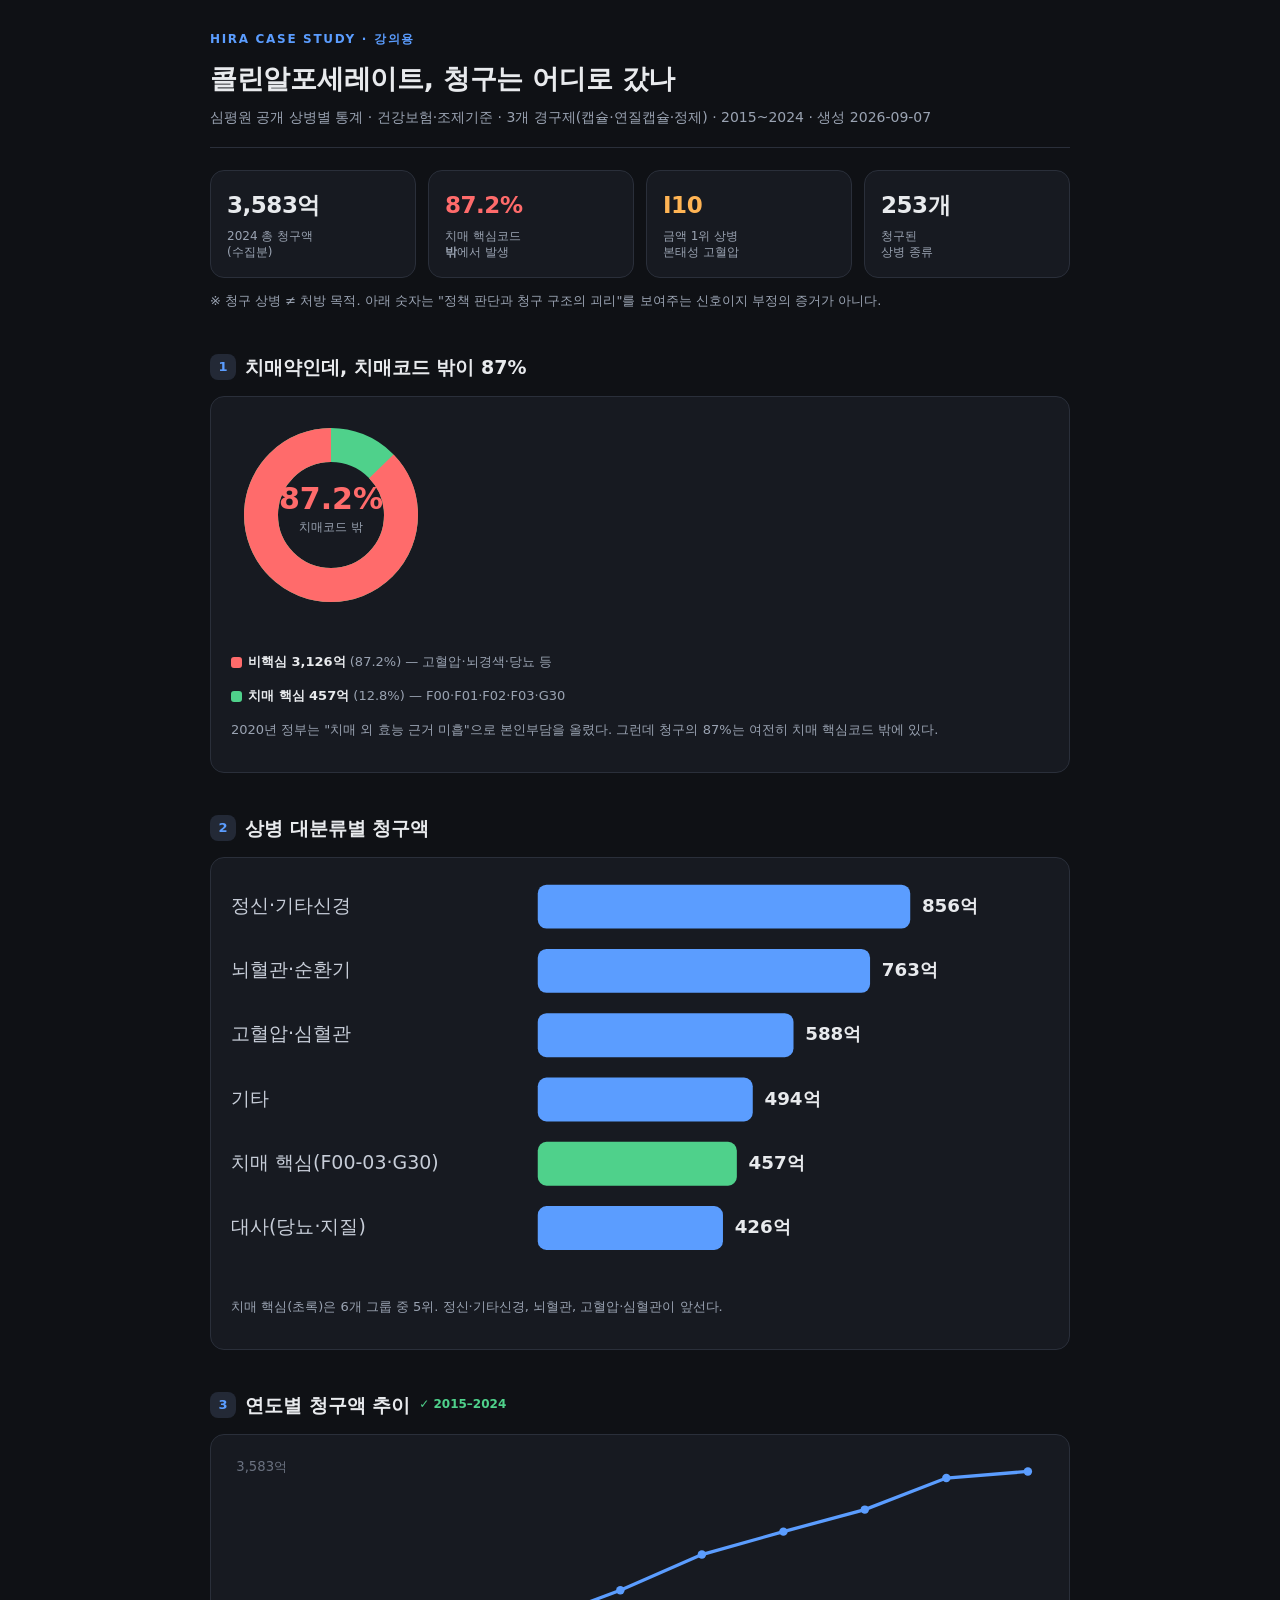
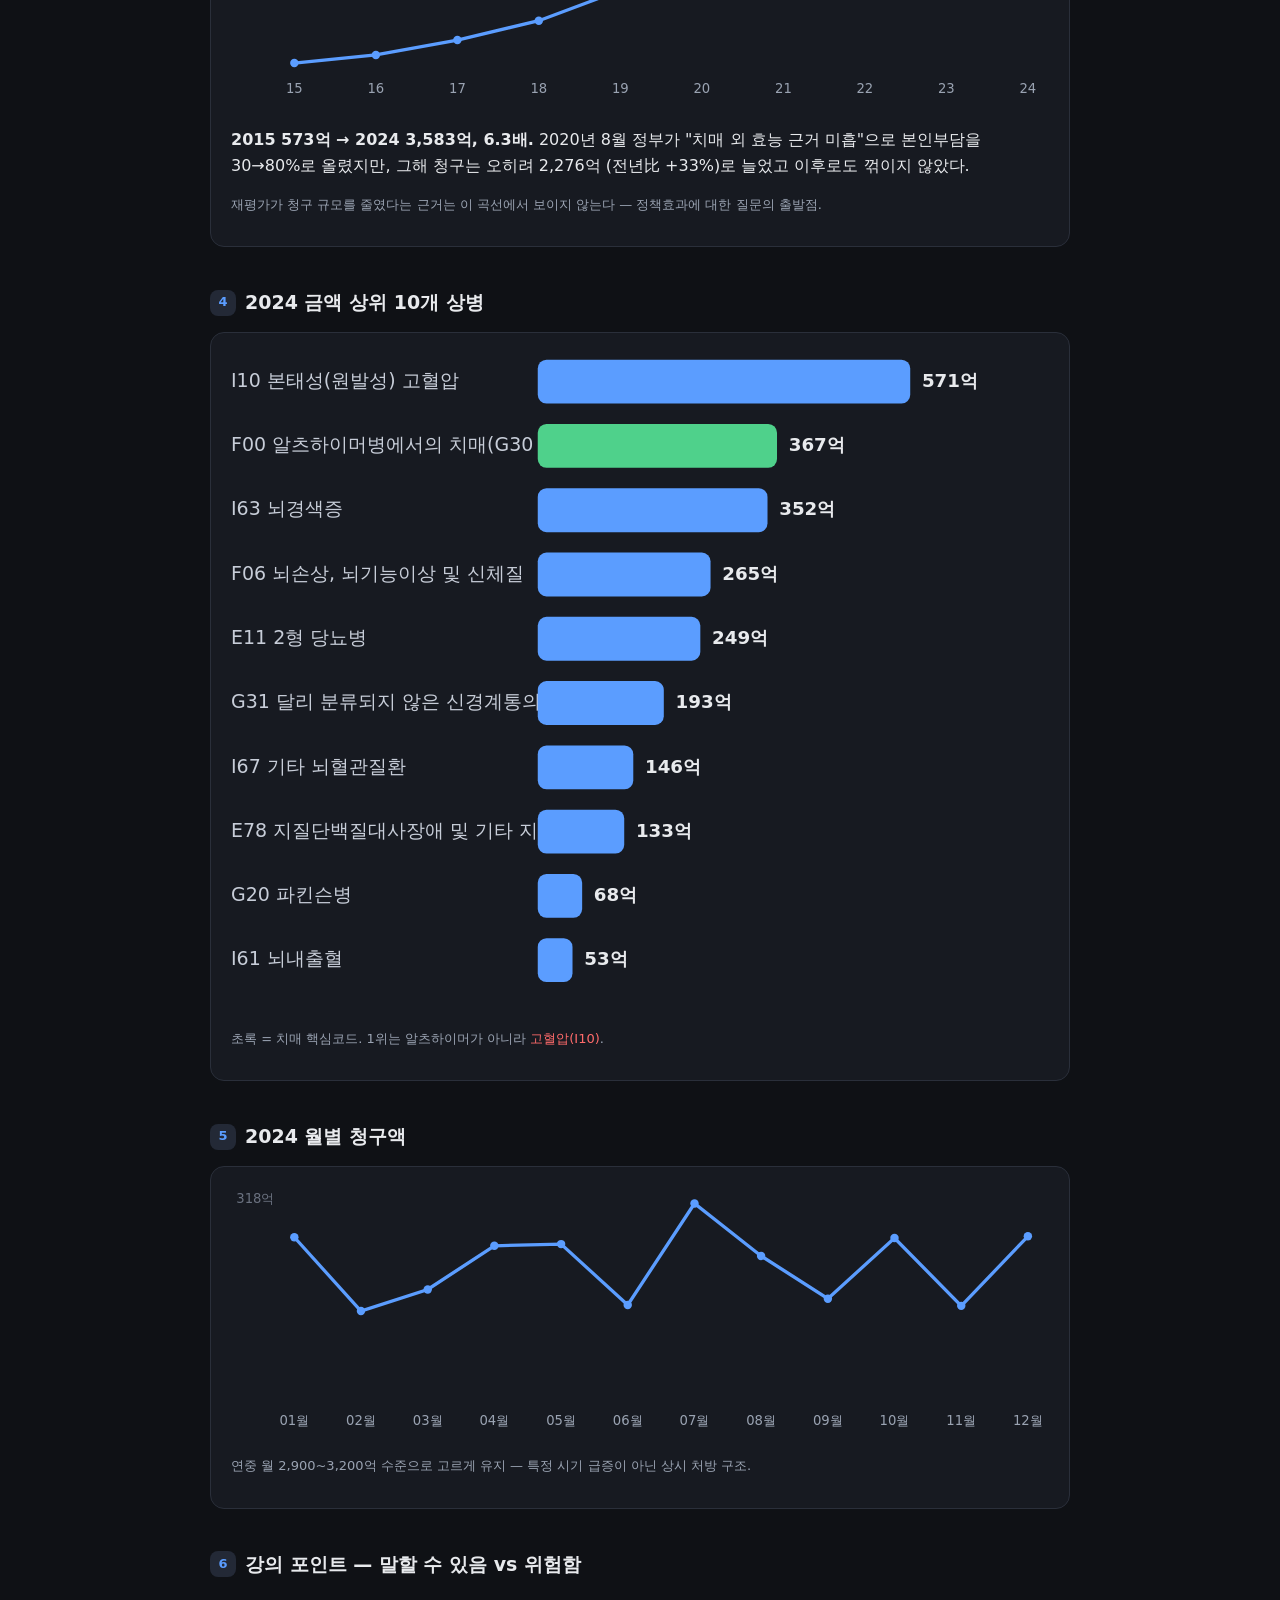
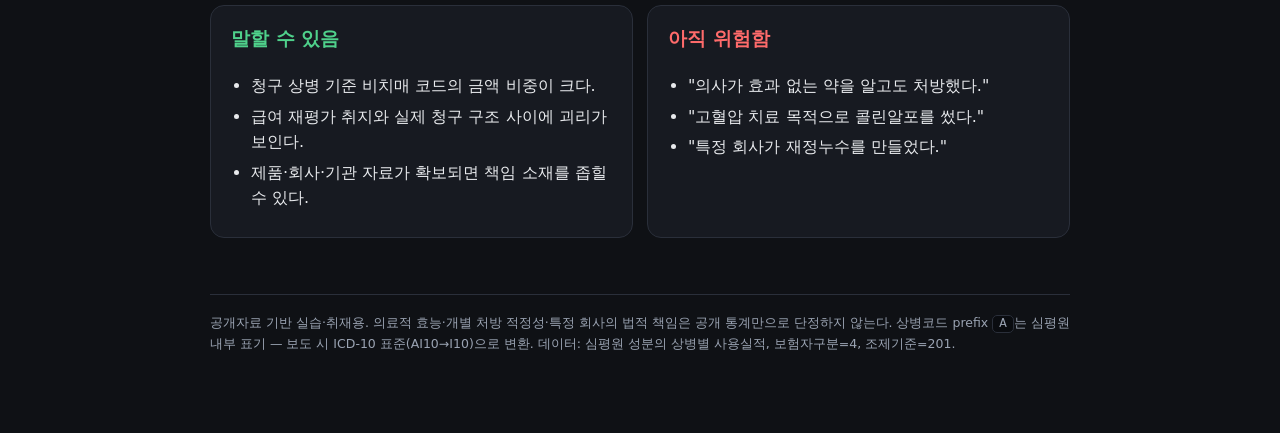
==== dashboard/case_study.html @ 961cddd0 "Add 2015-2024 time series + lecture case study, harden HIRA crawler - 시계열 10년 수집(3개 경구제 31,181행): 57" ====
<!DOCTYPE html><html lang="ko"><head><meta charset="UTF-8">
<meta name="viewport" content="width=device-width, initial-scale=1.0">
<title>콜린알포세레이트 청구 구조 — 강의 케이스스터디</title>
<style>
:root{--bg:#0f1115;--panel:#171a21;--line:#2a2f3a;--ink:#e8eaed;--muted:#9aa3b2;--accent:#5b9dff;--good:#4fd18b;--bad:#ff6b6b;--warn:#ffb454;--chip:#232936}
*{box-sizing:border-box}
body{margin:0;background:var(--bg);color:var(--ink);font-family:-apple-system,BlinkMacSystemFont,"Apple SD Gothic Neo","Pretendard",system-ui,sans-serif;line-height:1.6}
.wrap{max-width:900px;margin:0 auto;padding:30px 20px 80px}
header{border-bottom:1px solid var(--line);padding-bottom:18px}
.eyebrow{color:var(--accent);font-size:12px;font-weight:700;letter-spacing:.14em;text-transform:uppercase}
h1{font-size:27px;margin:8px 0 6px;font-weight:800;letter-spacing:-.01em}
.sub{color:var(--muted);font-size:14px}
h2{font-size:19px;margin:40px 0 14px;font-weight:800;display:flex;align-items:center;gap:9px;flex-wrap:wrap}
h2 .n{display:inline-flex;width:26px;height:26px;border-radius:8px;background:var(--chip);color:var(--accent);font-size:13px;align-items:center;justify-content:center;font-weight:700}
.ok{font-size:12px;color:var(--good);font-weight:600} .pending{font-size:12px;color:var(--warn);font-weight:600}
.kpis{display:grid;grid-template-columns:repeat(4,1fr);gap:12px;margin:22px 0 4px}
.kpi{background:var(--panel);border:1px solid var(--line);border-radius:14px;padding:16px}
.kpi .v{font-size:23px;font-weight:800;letter-spacing:-.02em}
.kpi .l{color:var(--muted);font-size:12px;margin-top:4px;line-height:1.4}
.kpi.bad .v{color:var(--bad)} .kpi.warn .v{color:var(--warn)}
.card{background:var(--panel);border:1px solid var(--line);border-radius:14px;padding:18px 20px;margin:12px 0}
.pending-card{border-color:#5a4a25;background:#1d1a12}
.donut-wrap{display:flex;gap:24px;align-items:center;flex-wrap:wrap}
.legend{font-size:13px;color:var(--muted)} .legend b{color:var(--ink)}
.sw{display:inline-block;width:11px;height:11px;border-radius:3px;margin-right:6px;vertical-align:middle}
.muted{color:var(--muted);font-size:13px} .good{color:var(--good)} .badc{color:var(--bad)}
ul{margin:8px 0;padding-left:20px} li{margin:5px 0}
.two{display:grid;grid-template-columns:1fr 1fr;gap:14px}
.foot{margin-top:44px;padding-top:18px;border-top:1px solid var(--line);color:var(--muted);font-size:12.5px}
code{background:#0a0c10;border:1px solid var(--line);border-radius:5px;padding:1px 6px;font-size:12.5px}
@media(max-width:640px){.kpis{grid-template-columns:repeat(2,1fr)}.two{grid-template-columns:1fr}}
</style></head><body><div class="wrap">
<header>
<div class="eyebrow">HIRA Case Study · 강의용</div>
<h1>콜린알포세레이트, 청구는 어디로 갔나</h1>
<div class="sub">심평원 공개 상병별 통계 · 건강보험·조제기준 · 3개 경구제(캡슐·연질캡슐·정제) · 2015~2024 · 생성 2026-09-07</div>
</header>

<div class="kpis">
<div class="kpi"><div class="v">3,583억</div><div class="l">2024 총 청구액<br>(수집분)</div></div>
<div class="kpi bad"><div class="v">87.2%</div><div class="l">치매 핵심코드<br><b>밖</b>에서 발생</div></div>
<div class="kpi warn"><div class="v">I10</div><div class="l">금액 1위 상병<br>본태성 고혈압</div></div>
<div class="kpi"><div class="v">253개</div><div class="l">청구된<br>상병 종류</div></div>
</div>
<p class="muted">※ 청구 상병 ≠ 처방 목적. 아래 숫자는 "정책 판단과 청구 구조의 괴리"를 보여주는 신호이지 부정의 증거가 아니다.</p>

<h2><span class="n">1</span>치매약인데, 치매코드 밖이 87%</h2>
<div class="card"><div class="donut-wrap">
<svg viewBox="0 0 200 200" width="200" height="200">
      <circle cx="100" cy="100" r="70" fill="none" stroke="#4fd18b" stroke-width="34"/>
      <circle cx="100" cy="100" r="70" fill="none" stroke="#ff6b6b" stroke-width="34"
        stroke-dasharray="383.7 439.8" stroke-dashoffset="-56.1"
        transform="rotate(-90 100 100)"/>
      <text x="100" y="94" text-anchor="middle" fill="#ff6b6b" font-size="30" font-weight="800">87.2%</text>
      <text x="100" y="116" text-anchor="middle" fill="#9aa3b2" font-size="12">치매코드 밖</text>
    </svg>
<div class="legend">
<p><span class="sw" style="background:#ff6b6b"></span><b>비핵심 3,126억</b> (87.2%) — 고혈압·뇌경색·당뇨 등</p>
<p><span class="sw" style="background:#4fd18b"></span><b>치매 핵심 457억</b> (12.8%) — F00·F01·F02·F03·G30</p>
<p class="muted">2020년 정부는 "치매 외 효능 근거 미흡"으로 본인부담을 올렸다. 그런데 청구의 87%는 여전히 치매 핵심코드 밖에 있다.</p>
</div></div></div>

<h2><span class="n">2</span>상병 대분류별 청구액</h2>
<div class="card"><svg viewBox="0 0 560 274" width="100%" role="img">
<text x="0" y="24.6" fill="#c7cdd8" font-size="13">정신·기타신경</text>
<rect x="210" y="6" width="255.0" height="30" rx="6" fill="#5b9dff"/>
<text x="473.0" y="24.6" fill="#e8eaed" font-size="12.5" font-weight="600">856억</text>
<text x="0" y="68.6" fill="#c7cdd8" font-size="13">뇌혈관·순환기</text>
<rect x="210" y="50" width="227.5" height="30" rx="6" fill="#5b9dff"/>
<text x="445.5" y="68.6" fill="#e8eaed" font-size="12.5" font-weight="600">763억</text>
<text x="0" y="112.6" fill="#c7cdd8" font-size="13">고혈압·심혈관</text>
<rect x="210" y="94" width="175.1" height="30" rx="6" fill="#5b9dff"/>
<text x="393.1" y="112.6" fill="#e8eaed" font-size="12.5" font-weight="600">588억</text>
<text x="0" y="156.6" fill="#c7cdd8" font-size="13">기타</text>
<rect x="210" y="138" width="147.2" height="30" rx="6" fill="#5b9dff"/>
<text x="365.2" y="156.6" fill="#e8eaed" font-size="12.5" font-weight="600">494억</text>
<text x="0" y="200.6" fill="#c7cdd8" font-size="13">치매 핵심(F00-03·G30)</text>
<rect x="210" y="182" width="136.3" height="30" rx="6" fill="#4fd18b"/>
<text x="354.3" y="200.6" fill="#e8eaed" font-size="12.5" font-weight="600">457억</text>
<text x="0" y="244.6" fill="#c7cdd8" font-size="13">대사(당뇨·지질)</text>
<rect x="210" y="226" width="126.8" height="30" rx="6" fill="#5b9dff"/>
<text x="344.8" y="244.6" fill="#e8eaed" font-size="12.5" font-weight="600">426억</text>
</svg>
<p class="muted">치매 핵심(초록)은 6개 그룹 중 5위. 정신·기타신경, 뇌혈관, 고혈압·심혈관이 앞선다.</p></div>

<h2><span class="n">3</span>연도별 청구액 추이 <span class="ok">✓ 2015–2024</span></h2>
        <div class="card"><svg viewBox="0 0 620 190" width="100%">
      <polyline points="48.0,159.2 109.8,153.1 171.6,141.8 233.3,127.1 295.1,104.1 356.9,77.0 418.7,59.6 480.4,42.9 542.2,19.0 604.0,14.0" fill="none" stroke="#5b9dff" stroke-width="2.5"/>
      <circle cx="48.0" cy="159.2" r="3.2" fill="#5b9dff"/><circle cx="109.8" cy="153.1" r="3.2" fill="#5b9dff"/><circle cx="171.6" cy="141.8" r="3.2" fill="#5b9dff"/><circle cx="233.3" cy="127.1" r="3.2" fill="#5b9dff"/><circle cx="295.1" cy="104.1" r="3.2" fill="#5b9dff"/><circle cx="356.9" cy="77.0" r="3.2" fill="#5b9dff"/><circle cx="418.7" cy="59.6" r="3.2" fill="#5b9dff"/><circle cx="480.4" cy="42.9" r="3.2" fill="#5b9dff"/><circle cx="542.2" cy="19.0" r="3.2" fill="#5b9dff"/><circle cx="604.0" cy="14.0" r="3.2" fill="#5b9dff"/><text x="48.0" y="182" text-anchor="middle" fill="#9aa3b2" font-size="10">15</text><text x="109.8" y="182" text-anchor="middle" fill="#9aa3b2" font-size="10">16</text><text x="171.6" y="182" text-anchor="middle" fill="#9aa3b2" font-size="10">17</text><text x="233.3" y="182" text-anchor="middle" fill="#9aa3b2" font-size="10">18</text><text x="295.1" y="182" text-anchor="middle" fill="#9aa3b2" font-size="10">19</text><text x="356.9" y="182" text-anchor="middle" fill="#9aa3b2" font-size="10">20</text><text x="418.7" y="182" text-anchor="middle" fill="#9aa3b2" font-size="10">21</text><text x="480.4" y="182" text-anchor="middle" fill="#9aa3b2" font-size="10">22</text><text x="542.2" y="182" text-anchor="middle" fill="#9aa3b2" font-size="10">23</text><text x="604.0" y="182" text-anchor="middle" fill="#9aa3b2" font-size="10">24</text>
      <text x="4" y="14.0" fill="#6b7280" font-size="10">3,583억</text>
    </svg>
        <p><b>2015 573억 → 2024 3,583억, 6.3배.</b>
        2020년 8월 정부가 "치매 외 효능 근거 미흡"으로 본인부담을 30→80%로 올렸지만, 그해 청구는 오히려 2,276억 (전년比 +33%)로 늘었고 이후로도 꺾이지 않았다.</p>
        <p class="muted">재평가가 청구 규모를 줄였다는 근거는 이 곡선에서 보이지 않는다 — 정책효과에 대한 질문의 출발점.</p></div>

<h2><span class="n">4</span>2024 금액 상위 10개 상병</h2>
<div class="card"><svg viewBox="0 0 560 450" width="100%" role="img">
<text x="0" y="24.6" fill="#c7cdd8" font-size="13">I10 본태성(원발성) 고혈압</text>
<rect x="210" y="6" width="255.0" height="30" rx="6" fill="#5b9dff"/>
<text x="473.0" y="24.6" fill="#e8eaed" font-size="12.5" font-weight="600">571억</text>
<text x="0" y="68.6" fill="#c7cdd8" font-size="13">F00 알츠하이머병에서의 치매(G30</text>
<rect x="210" y="50" width="163.8" height="30" rx="6" fill="#4fd18b"/>
<text x="381.8" y="68.6" fill="#e8eaed" font-size="12.5" font-weight="600">367억</text>
<text x="0" y="112.6" fill="#c7cdd8" font-size="13">I63 뇌경색증</text>
<rect x="210" y="94" width="157.3" height="30" rx="6" fill="#5b9dff"/>
<text x="375.3" y="112.6" fill="#e8eaed" font-size="12.5" font-weight="600">352억</text>
<text x="0" y="156.6" fill="#c7cdd8" font-size="13">F06 뇌손상, 뇌기능이상 및 신체질</text>
<rect x="210" y="138" width="118.3" height="30" rx="6" fill="#5b9dff"/>
<text x="336.3" y="156.6" fill="#e8eaed" font-size="12.5" font-weight="600">265억</text>
<text x="0" y="200.6" fill="#c7cdd8" font-size="13">E11 2형 당뇨병</text>
<rect x="210" y="182" width="111.3" height="30" rx="6" fill="#5b9dff"/>
<text x="329.3" y="200.6" fill="#e8eaed" font-size="12.5" font-weight="600">249억</text>
<text x="0" y="244.6" fill="#c7cdd8" font-size="13">G31 달리 분류되지 않은 신경계통의</text>
<rect x="210" y="226" width="86.3" height="30" rx="6" fill="#5b9dff"/>
<text x="304.3" y="244.6" fill="#e8eaed" font-size="12.5" font-weight="600">193억</text>
<text x="0" y="288.6" fill="#c7cdd8" font-size="13">I67 기타 뇌혈관질환</text>
<rect x="210" y="270" width="65.4" height="30" rx="6" fill="#5b9dff"/>
<text x="283.4" y="288.6" fill="#e8eaed" font-size="12.5" font-weight="600">146억</text>
<text x="0" y="332.6" fill="#c7cdd8" font-size="13">E78 지질단백질대사장애 및 기타 지</text>
<rect x="210" y="314" width="59.2" height="30" rx="6" fill="#5b9dff"/>
<text x="277.2" y="332.6" fill="#e8eaed" font-size="12.5" font-weight="600">133억</text>
<text x="0" y="376.6" fill="#c7cdd8" font-size="13">G20 파킨슨병</text>
<rect x="210" y="358" width="30.4" height="30" rx="6" fill="#5b9dff"/>
<text x="248.4" y="376.6" fill="#e8eaed" font-size="12.5" font-weight="600">68억</text>
<text x="0" y="420.6" fill="#c7cdd8" font-size="13">I61 뇌내출혈</text>
<rect x="210" y="402" width="23.8" height="30" rx="6" fill="#5b9dff"/>
<text x="241.8" y="420.6" fill="#e8eaed" font-size="12.5" font-weight="600">53억</text>
</svg>
<p class="muted">초록 = 치매 핵심코드. 1위는 알츠하이머가 아니라 <span class="badc">고혈압(I10)</span>.</p></div>

<h2><span class="n">5</span>2024 월별 청구액</h2>
<div class="card"><svg viewBox="0 0 620 190" width="100%">
      <polyline points="48.0,39.6 98.5,95.5 149.1,79.2 199.6,46.1 250.2,44.8 300.7,90.9 351.3,14.0 401.8,53.8 452.4,86.2 502.9,40.2 553.5,91.6 604.0,38.9" fill="none" stroke="#5b9dff" stroke-width="2.5"/>
      <circle cx="48.0" cy="39.6" r="3.2" fill="#5b9dff"/><circle cx="98.5" cy="95.5" r="3.2" fill="#5b9dff"/><circle cx="149.1" cy="79.2" r="3.2" fill="#5b9dff"/><circle cx="199.6" cy="46.1" r="3.2" fill="#5b9dff"/><circle cx="250.2" cy="44.8" r="3.2" fill="#5b9dff"/><circle cx="300.7" cy="90.9" r="3.2" fill="#5b9dff"/><circle cx="351.3" cy="14.0" r="3.2" fill="#5b9dff"/><circle cx="401.8" cy="53.8" r="3.2" fill="#5b9dff"/><circle cx="452.4" cy="86.2" r="3.2" fill="#5b9dff"/><circle cx="502.9" cy="40.2" r="3.2" fill="#5b9dff"/><circle cx="553.5" cy="91.6" r="3.2" fill="#5b9dff"/><circle cx="604.0" cy="38.9" r="3.2" fill="#5b9dff"/><text x="48.0" y="182" text-anchor="middle" fill="#9aa3b2" font-size="10">01월</text><text x="98.5" y="182" text-anchor="middle" fill="#9aa3b2" font-size="10">02월</text><text x="149.1" y="182" text-anchor="middle" fill="#9aa3b2" font-size="10">03월</text><text x="199.6" y="182" text-anchor="middle" fill="#9aa3b2" font-size="10">04월</text><text x="250.2" y="182" text-anchor="middle" fill="#9aa3b2" font-size="10">05월</text><text x="300.7" y="182" text-anchor="middle" fill="#9aa3b2" font-size="10">06월</text><text x="351.3" y="182" text-anchor="middle" fill="#9aa3b2" font-size="10">07월</text><text x="401.8" y="182" text-anchor="middle" fill="#9aa3b2" font-size="10">08월</text><text x="452.4" y="182" text-anchor="middle" fill="#9aa3b2" font-size="10">09월</text><text x="502.9" y="182" text-anchor="middle" fill="#9aa3b2" font-size="10">10월</text><text x="553.5" y="182" text-anchor="middle" fill="#9aa3b2" font-size="10">11월</text><text x="604.0" y="182" text-anchor="middle" fill="#9aa3b2" font-size="10">12월</text>
      <text x="4" y="14.0" fill="#6b7280" font-size="10">318억</text>
    </svg>
<p class="muted">연중 월 2,900~3,200억 수준으로 고르게 유지 — 특정 시기 급증이 아닌 상시 처방 구조.</p></div>

<h2><span class="n">6</span>강의 포인트 — 말할 수 있음 vs 위험함</h2>
<div class="two">
<div class="card"><h3 class="good" style="margin-top:0">말할 수 있음</h3><ul>
<li>청구 상병 기준 비치매 코드의 금액 비중이 크다.</li>
<li>급여 재평가 취지와 실제 청구 구조 사이에 괴리가 보인다.</li>
<li>제품·회사·기관 자료가 확보되면 책임 소재를 좁힐 수 있다.</li></ul></div>
<div class="card"><h3 class="badc" style="margin-top:0">아직 위험함</h3><ul>
<li>"의사가 효과 없는 약을 알고도 처방했다."</li>
<li>"고혈압 치료 목적으로 콜린알포를 썼다."</li>
<li>"특정 회사가 재정누수를 만들었다."</li></ul></div>
</div>

<div class="foot">
공개자료 기반 실습·취재용. 의료적 효능·개별 처방 적정성·특정 회사의 법적 책임은 공개 통계만으로 단정하지 않는다.
상병코드 prefix <code>A</code>는 심평원 내부 표기 — 보도 시 ICD-10 표준(AI10→I10)으로 변환. 데이터: 심평원 성분의 상병별 사용실적, 보험자구분=4, 조제기준=201.
</div>
</div></body></html>
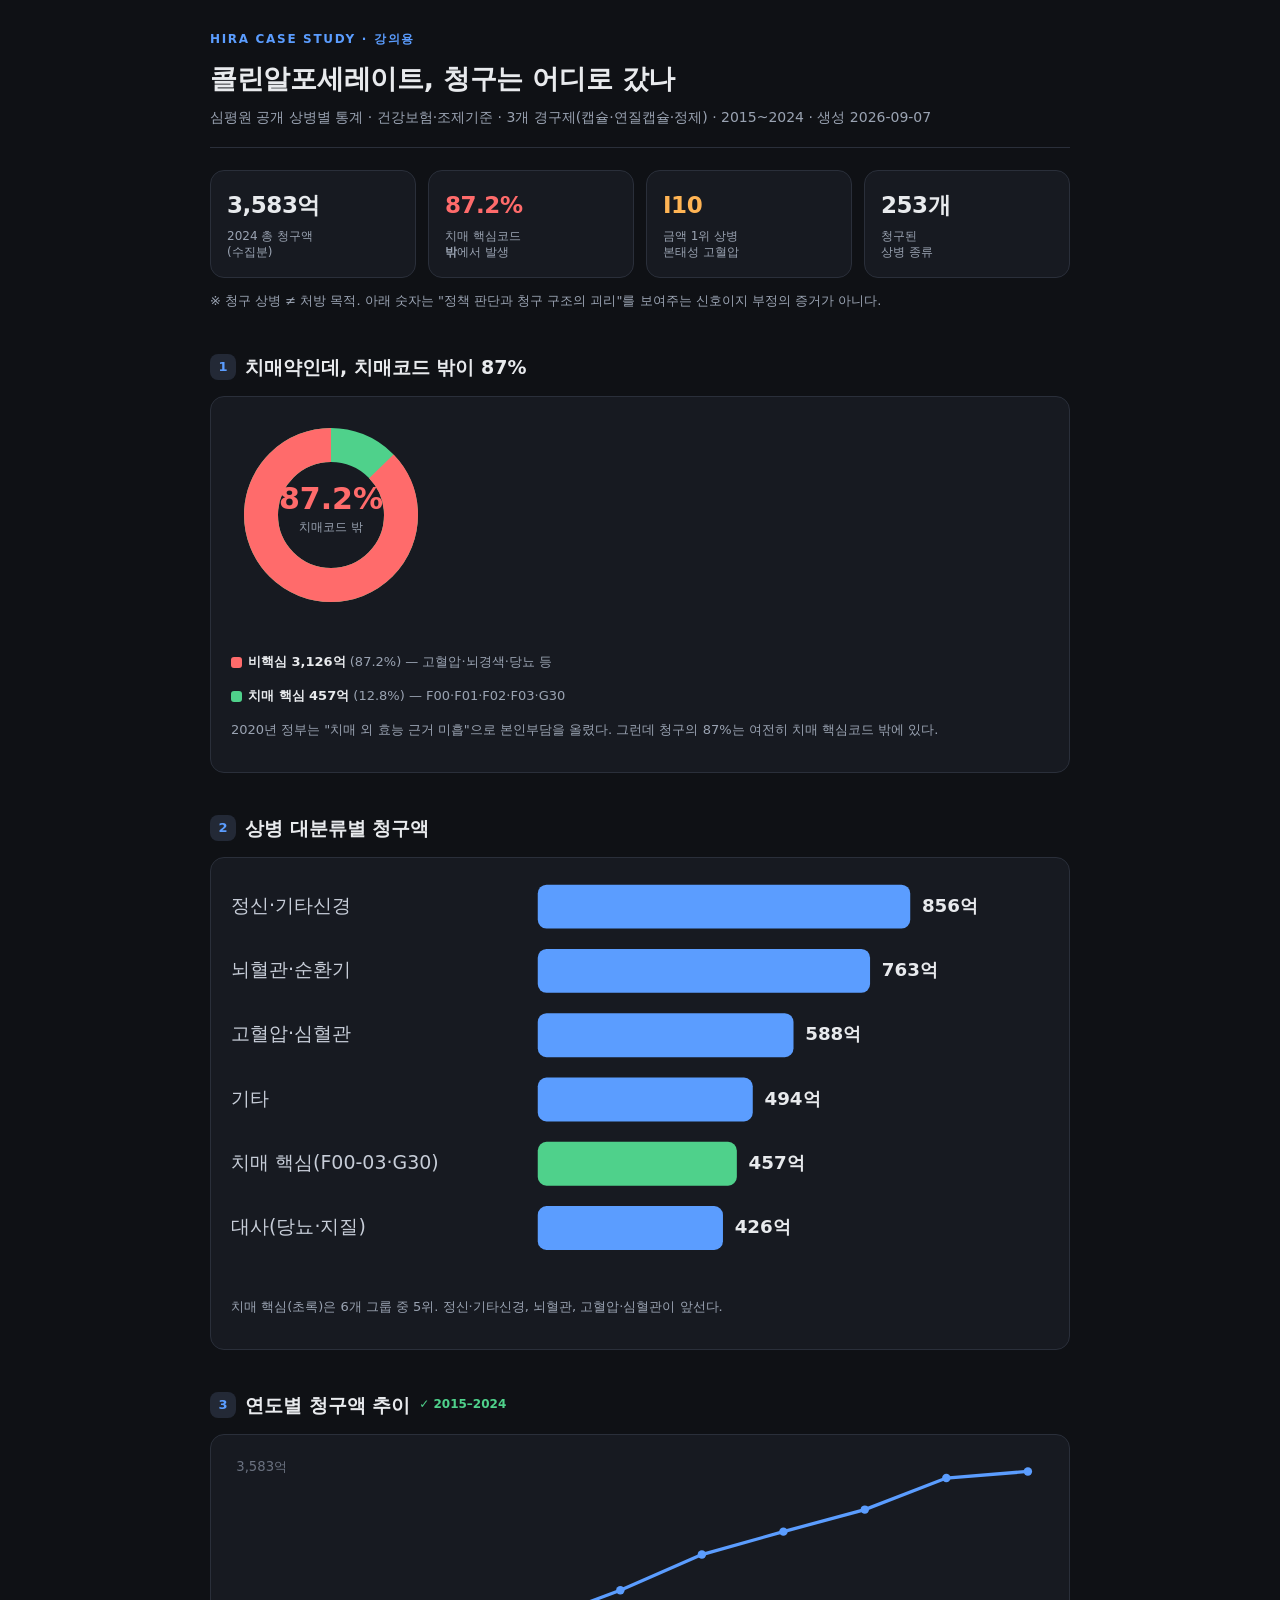
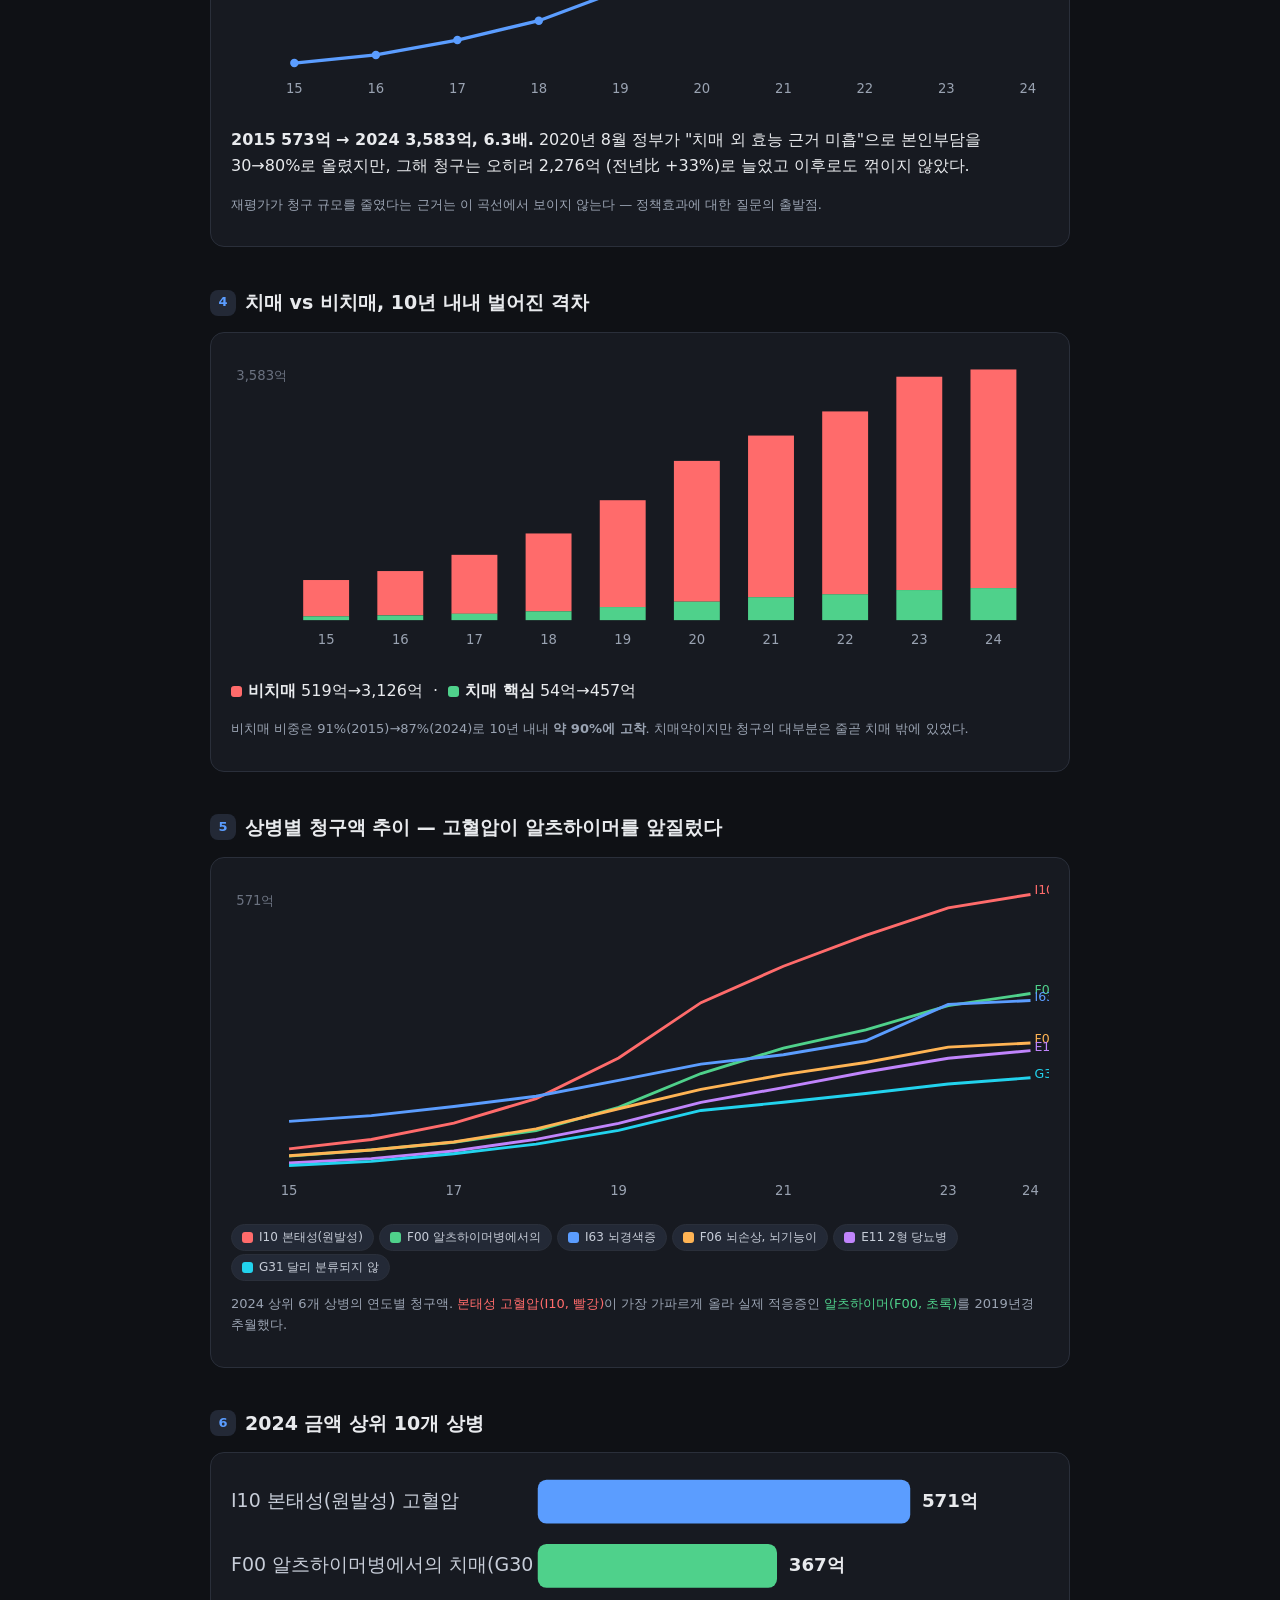
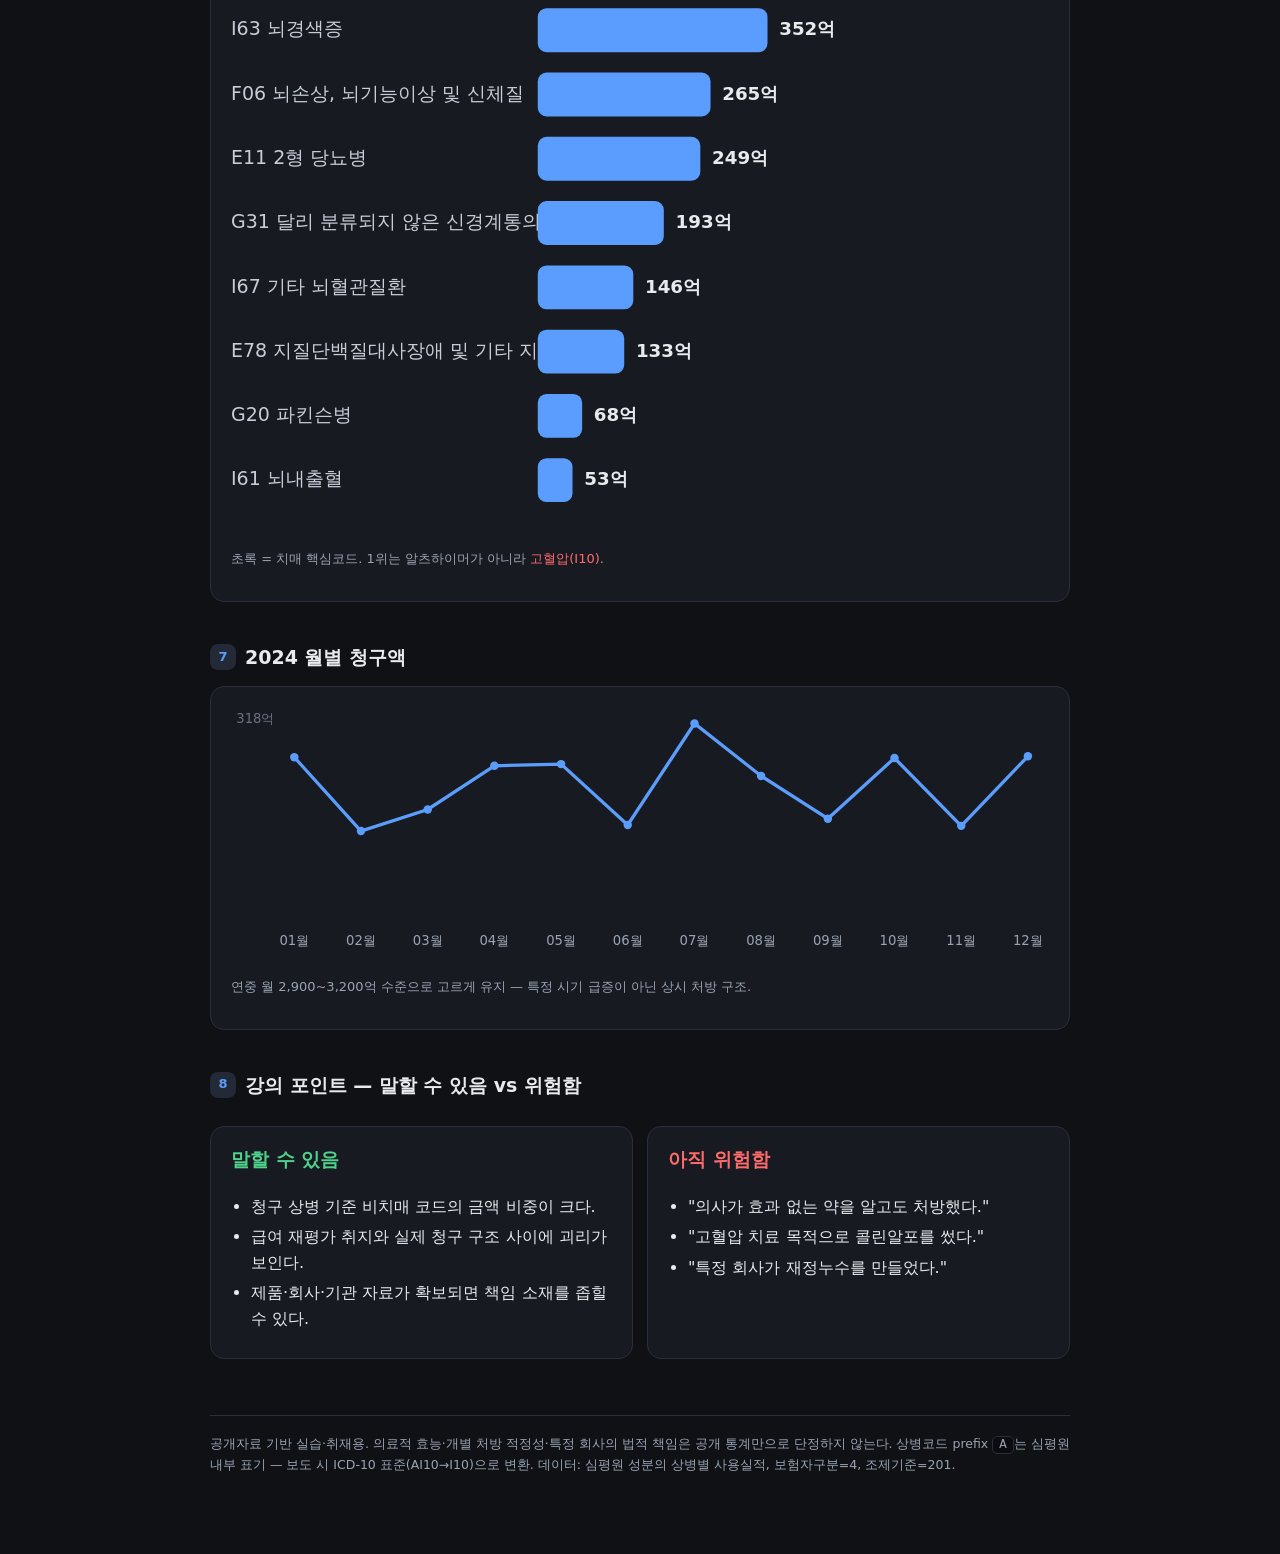
==== commit af50d01f: "Add 2015-2024 choline time series + lecture case study (dementia vs non-dementia trend)" ====
--- a/dashboard/case_study.html
+++ b/dashboard/case_study.html
@@ -23,6 +23,7 @@
 .donut-wrap{display:flex;gap:24px;align-items:center;flex-wrap:wrap}
 .legend{font-size:13px;color:var(--muted)} .legend b{color:var(--ink)}
 .sw{display:inline-block;width:11px;height:11px;border-radius:3px;margin-right:6px;vertical-align:middle}
+.chip2{display:inline-block;background:var(--chip);border:1px solid var(--line);border-radius:999px;padding:3px 10px;font-size:12px;color:#c7cdd8;margin:3px 5px 0 0}
 .muted{color:var(--muted);font-size:13px} .good{color:var(--good)} .badc{color:var(--bad)}
 ul{margin:8px 0;padding-left:20px} li{margin:5px 0}
 .two{display:grid;grid-template-columns:1fr 1fr;gap:14px}
@@ -93,7 +94,70 @@
         2020년 8월 정부가 "치매 외 효능 근거 미흡"으로 본인부담을 30→80%로 올렸지만, 그해 청구는 오히려 2,276억 (전년比 +33%)로 늘었고 이후로도 꺾이지 않았다.</p>
         <p class="muted">재평가가 청구 규모를 줄였다는 근거는 이 곡선에서 보이지 않는다 — 정책효과에 대한 질문의 출발점.</p></div>
 
-<h2><span class="n">4</span>2024 금액 상위 10개 상병</h2>
+        <h2><span class="n">4</span>치매 vs 비치매, 10년 내내 벌어진 격차</h2>
+        <div class="card"><svg viewBox="0 0 620 230" width="100%">
+<rect x="54.7" y="173.6" width="34.8" height="27.5" fill="#ff6b6b"/>
+<rect x="54.7" y="201.1" width="34.8" height="2.9" fill="#4fd18b"/>
+<text x="72.1" y="222" text-anchor="middle" fill="#9aa3b2" font-size="10">15</text>
+<rect x="110.9" y="166.8" width="34.8" height="33.5" fill="#ff6b6b"/>
+<rect x="110.9" y="200.4" width="34.8" height="3.6" fill="#4fd18b"/>
+<text x="128.3" y="222" text-anchor="middle" fill="#9aa3b2" font-size="10">16</text>
+<rect x="167.1" y="154.5" width="34.8" height="44.7" fill="#ff6b6b"/>
+<rect x="167.1" y="199.1" width="34.8" height="4.9" fill="#4fd18b"/>
+<text x="184.5" y="222" text-anchor="middle" fill="#9aa3b2" font-size="10">17</text>
+<rect x="223.3" y="138.3" width="34.8" height="59.0" fill="#ff6b6b"/>
+<rect x="223.3" y="197.3" width="34.8" height="6.7" fill="#4fd18b"/>
+<text x="240.7" y="222" text-anchor="middle" fill="#9aa3b2" font-size="10">18</text>
+<rect x="279.5" y="113.1" width="34.8" height="81.1" fill="#ff6b6b"/>
+<rect x="279.5" y="194.1" width="34.8" height="9.9" fill="#4fd18b"/>
+<text x="296.9" y="222" text-anchor="middle" fill="#9aa3b2" font-size="10">19</text>
+<rect x="335.7" y="83.3" width="34.8" height="106.7" fill="#ff6b6b"/>
+<rect x="335.7" y="190.0" width="34.8" height="14.0" fill="#4fd18b"/>
+<text x="353.1" y="222" text-anchor="middle" fill="#9aa3b2" font-size="10">20</text>
+<rect x="391.9" y="64.1" width="34.8" height="122.5" fill="#ff6b6b"/>
+<rect x="391.9" y="186.6" width="34.8" height="17.4" fill="#4fd18b"/>
+<text x="409.3" y="222" text-anchor="middle" fill="#9aa3b2" font-size="10">21</text>
+<rect x="448.1" y="45.8" width="34.8" height="138.7" fill="#ff6b6b"/>
+<rect x="448.1" y="184.4" width="34.8" height="19.6" fill="#4fd18b"/>
+<text x="465.5" y="222" text-anchor="middle" fill="#9aa3b2" font-size="10">22</text>
+<rect x="504.3" y="19.5" width="34.8" height="161.7" fill="#ff6b6b"/>
+<rect x="504.3" y="181.2" width="34.8" height="22.8" fill="#4fd18b"/>
+<text x="521.7" y="222" text-anchor="middle" fill="#9aa3b2" font-size="10">23</text>
+<rect x="560.5" y="14.0" width="34.8" height="165.7" fill="#ff6b6b"/>
+<rect x="560.5" y="179.7" width="34.8" height="24.3" fill="#4fd18b"/>
+<text x="577.9" y="222" text-anchor="middle" fill="#9aa3b2" font-size="10">24</text>
+<text x="4" y="22" fill="#6b7280" font-size="10">3,583억</text>
+</svg>
+        <p><span class="sw" style="background:#ff6b6b"></span><b>비치매</b> 519억→3,126억 &nbsp;·&nbsp;
+        <span class="sw" style="background:#4fd18b"></span><b>치매 핵심</b> 54억→457억</p>
+        <p class="muted">비치매 비중은 91%(2015)→87%(2024)로 10년 내내 <b>약 90%에 고착</b>. 치매약이지만 청구의 대부분은 줄곧 치매 밖에 있었다.</p></div>
+
+        <h2><span class="n">5</span>상병별 청구액 추이 — 고혈압이 알츠하이머를 앞질렀다</h2>
+        <div class="card"><svg viewBox="0 0 620 250" width="100%">
+<polyline points="44.0,206.8 106.4,199.7 168.9,187.3 231.3,168.7 293.8,138.0 356.2,96.0 418.7,68.4 481.1,45.0 543.6,24.1 606.0,14.0" fill="none" stroke="#ff6b6b" stroke-width="2.2"/>
+<text x="609.0" y="14.0" fill="#ff6b6b" font-size="9.5">I10</text>
+<polyline points="44.0,212.3 106.4,207.7 168.9,201.8 231.3,193.0 293.8,175.3 356.2,149.7 418.7,130.5 481.1,116.7 543.6,98.2 606.0,89.1" fill="none" stroke="#4fd18b" stroke-width="2.2"/>
+<text x="609.0" y="89.1" fill="#4fd18b" font-size="9.5">F00</text>
+<polyline points="44.0,186.0 106.4,181.6 168.9,174.7 231.3,166.9 293.8,154.9 356.2,142.6 418.7,135.5 481.1,124.9 543.6,97.3 606.0,94.4" fill="none" stroke="#5b9dff" stroke-width="2.2"/>
+<text x="609.0" y="94.4" fill="#5b9dff" font-size="9.5">I63</text>
+<polyline points="44.0,212.0 106.4,207.7 168.9,201.6 231.3,191.7 293.8,176.4 356.2,161.7 418.7,150.6 481.1,141.4 543.6,129.7 606.0,126.6" fill="none" stroke="#ffb454" stroke-width="2.2"/>
+<text x="609.0" y="126.6" fill="#ffb454" font-size="9.5">F06</text>
+<polyline points="44.0,217.5 106.4,214.2 168.9,208.4 231.3,199.6 293.8,187.5 356.2,171.6 418.7,160.4 481.1,148.6 543.6,138.1 606.0,132.4" fill="none" stroke="#c084fc" stroke-width="2.2"/>
+<text x="609.0" y="132.4" fill="#c084fc" font-size="9.5">E11</text>
+<polyline points="44.0,219.4 106.4,216.3 168.9,210.5 231.3,203.2 293.8,192.8 356.2,177.7 418.7,171.5 481.1,164.9 543.6,157.7 606.0,152.9" fill="none" stroke="#22d3ee" stroke-width="2.2"/>
+<text x="609.0" y="152.9" fill="#22d3ee" font-size="9.5">G31</text>
+<text x="44.0" y="242" text-anchor="middle" fill="#9aa3b2" font-size="10">15</text>
+<text x="168.9" y="242" text-anchor="middle" fill="#9aa3b2" font-size="10">17</text>
+<text x="293.8" y="242" text-anchor="middle" fill="#9aa3b2" font-size="10">19</text>
+<text x="418.7" y="242" text-anchor="middle" fill="#9aa3b2" font-size="10">21</text>
+<text x="543.6" y="242" text-anchor="middle" fill="#9aa3b2" font-size="10">23</text>
+<text x="606.0" y="242" text-anchor="middle" fill="#9aa3b2" font-size="10">24</text>
+<text x="4" y="22" fill="#6b7280" font-size="10">571억</text>
+</svg>
+        <div style="margin-top:8px"><span class="chip2"><span class="sw" style="background:#ff6b6b"></span>I10 본태성(원발성) </span><span class="chip2"><span class="sw" style="background:#4fd18b"></span>F00 알츠하이머병에서의</span><span class="chip2"><span class="sw" style="background:#5b9dff"></span>I63 뇌경색증</span><span class="chip2"><span class="sw" style="background:#ffb454"></span>F06 뇌손상, 뇌기능이</span><span class="chip2"><span class="sw" style="background:#c084fc"></span>E11 2형 당뇨병</span><span class="chip2"><span class="sw" style="background:#22d3ee"></span>G31 달리 분류되지 않</span></div>
+        <p class="muted">2024 상위 6개 상병의 연도별 청구액. <span class="badc">본태성 고혈압(I10, 빨강)</span>이 가장 가파르게 올라 실제 적응증인 <span class="good">알츠하이머(F00, 초록)</span>를 2019년경 추월했다.</p></div>
+
+<h2><span class="n">6</span>2024 금액 상위 10개 상병</h2>
 <div class="card"><svg viewBox="0 0 560 450" width="100%" role="img">
 <text x="0" y="24.6" fill="#c7cdd8" font-size="13">I10 본태성(원발성) 고혈압</text>
 <rect x="210" y="6" width="255.0" height="30" rx="6" fill="#5b9dff"/>
@@ -128,7 +192,7 @@
 </svg>
 <p class="muted">초록 = 치매 핵심코드. 1위는 알츠하이머가 아니라 <span class="badc">고혈압(I10)</span>.</p></div>
 
-<h2><span class="n">5</span>2024 월별 청구액</h2>
+<h2><span class="n">7</span>2024 월별 청구액</h2>
 <div class="card"><svg viewBox="0 0 620 190" width="100%">
       <polyline points="48.0,39.6 98.5,95.5 149.1,79.2 199.6,46.1 250.2,44.8 300.7,90.9 351.3,14.0 401.8,53.8 452.4,86.2 502.9,40.2 553.5,91.6 604.0,38.9" fill="none" stroke="#5b9dff" stroke-width="2.5"/>
       <circle cx="48.0" cy="39.6" r="3.2" fill="#5b9dff"/><circle cx="98.5" cy="95.5" r="3.2" fill="#5b9dff"/><circle cx="149.1" cy="79.2" r="3.2" fill="#5b9dff"/><circle cx="199.6" cy="46.1" r="3.2" fill="#5b9dff"/><circle cx="250.2" cy="44.8" r="3.2" fill="#5b9dff"/><circle cx="300.7" cy="90.9" r="3.2" fill="#5b9dff"/><circle cx="351.3" cy="14.0" r="3.2" fill="#5b9dff"/><circle cx="401.8" cy="53.8" r="3.2" fill="#5b9dff"/><circle cx="452.4" cy="86.2" r="3.2" fill="#5b9dff"/><circle cx="502.9" cy="40.2" r="3.2" fill="#5b9dff"/><circle cx="553.5" cy="91.6" r="3.2" fill="#5b9dff"/><circle cx="604.0" cy="38.9" r="3.2" fill="#5b9dff"/><text x="48.0" y="182" text-anchor="middle" fill="#9aa3b2" font-size="10">01월</text><text x="98.5" y="182" text-anchor="middle" fill="#9aa3b2" font-size="10">02월</text><text x="149.1" y="182" text-anchor="middle" fill="#9aa3b2" font-size="10">03월</text><text x="199.6" y="182" text-anchor="middle" fill="#9aa3b2" font-size="10">04월</text><text x="250.2" y="182" text-anchor="middle" fill="#9aa3b2" font-size="10">05월</text><text x="300.7" y="182" text-anchor="middle" fill="#9aa3b2" font-size="10">06월</text><text x="351.3" y="182" text-anchor="middle" fill="#9aa3b2" font-size="10">07월</text><text x="401.8" y="182" text-anchor="middle" fill="#9aa3b2" font-size="10">08월</text><text x="452.4" y="182" text-anchor="middle" fill="#9aa3b2" font-size="10">09월</text><text x="502.9" y="182" text-anchor="middle" fill="#9aa3b2" font-size="10">10월</text><text x="553.5" y="182" text-anchor="middle" fill="#9aa3b2" font-size="10">11월</text><text x="604.0" y="182" text-anchor="middle" fill="#9aa3b2" font-size="10">12월</text>
@@ -136,7 +200,7 @@
     </svg>
 <p class="muted">연중 월 2,900~3,200억 수준으로 고르게 유지 — 특정 시기 급증이 아닌 상시 처방 구조.</p></div>
 
-<h2><span class="n">6</span>강의 포인트 — 말할 수 있음 vs 위험함</h2>
+<h2><span class="n">8</span>강의 포인트 — 말할 수 있음 vs 위험함</h2>
 <div class="two">
 <div class="card"><h3 class="good" style="margin-top:0">말할 수 있음</h3><ul>
 <li>청구 상병 기준 비치매 코드의 금액 비중이 크다.</li>
